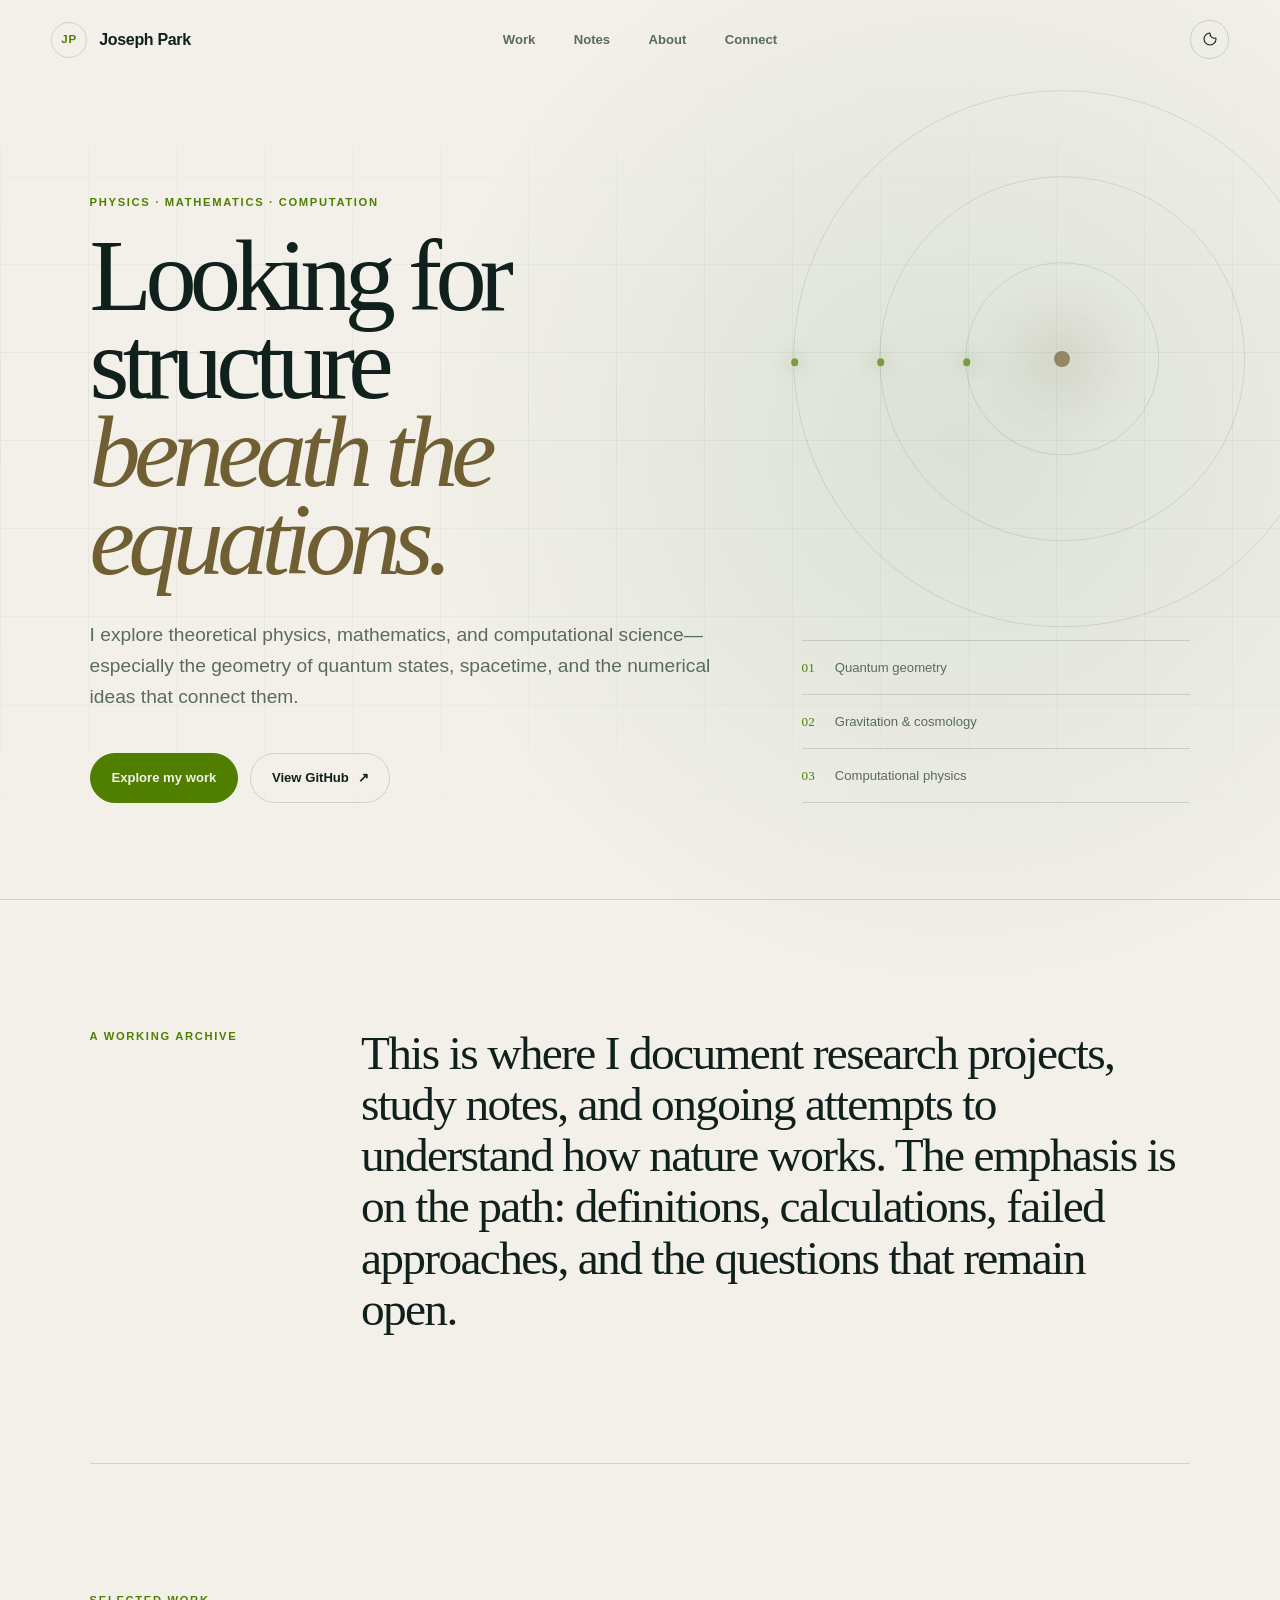
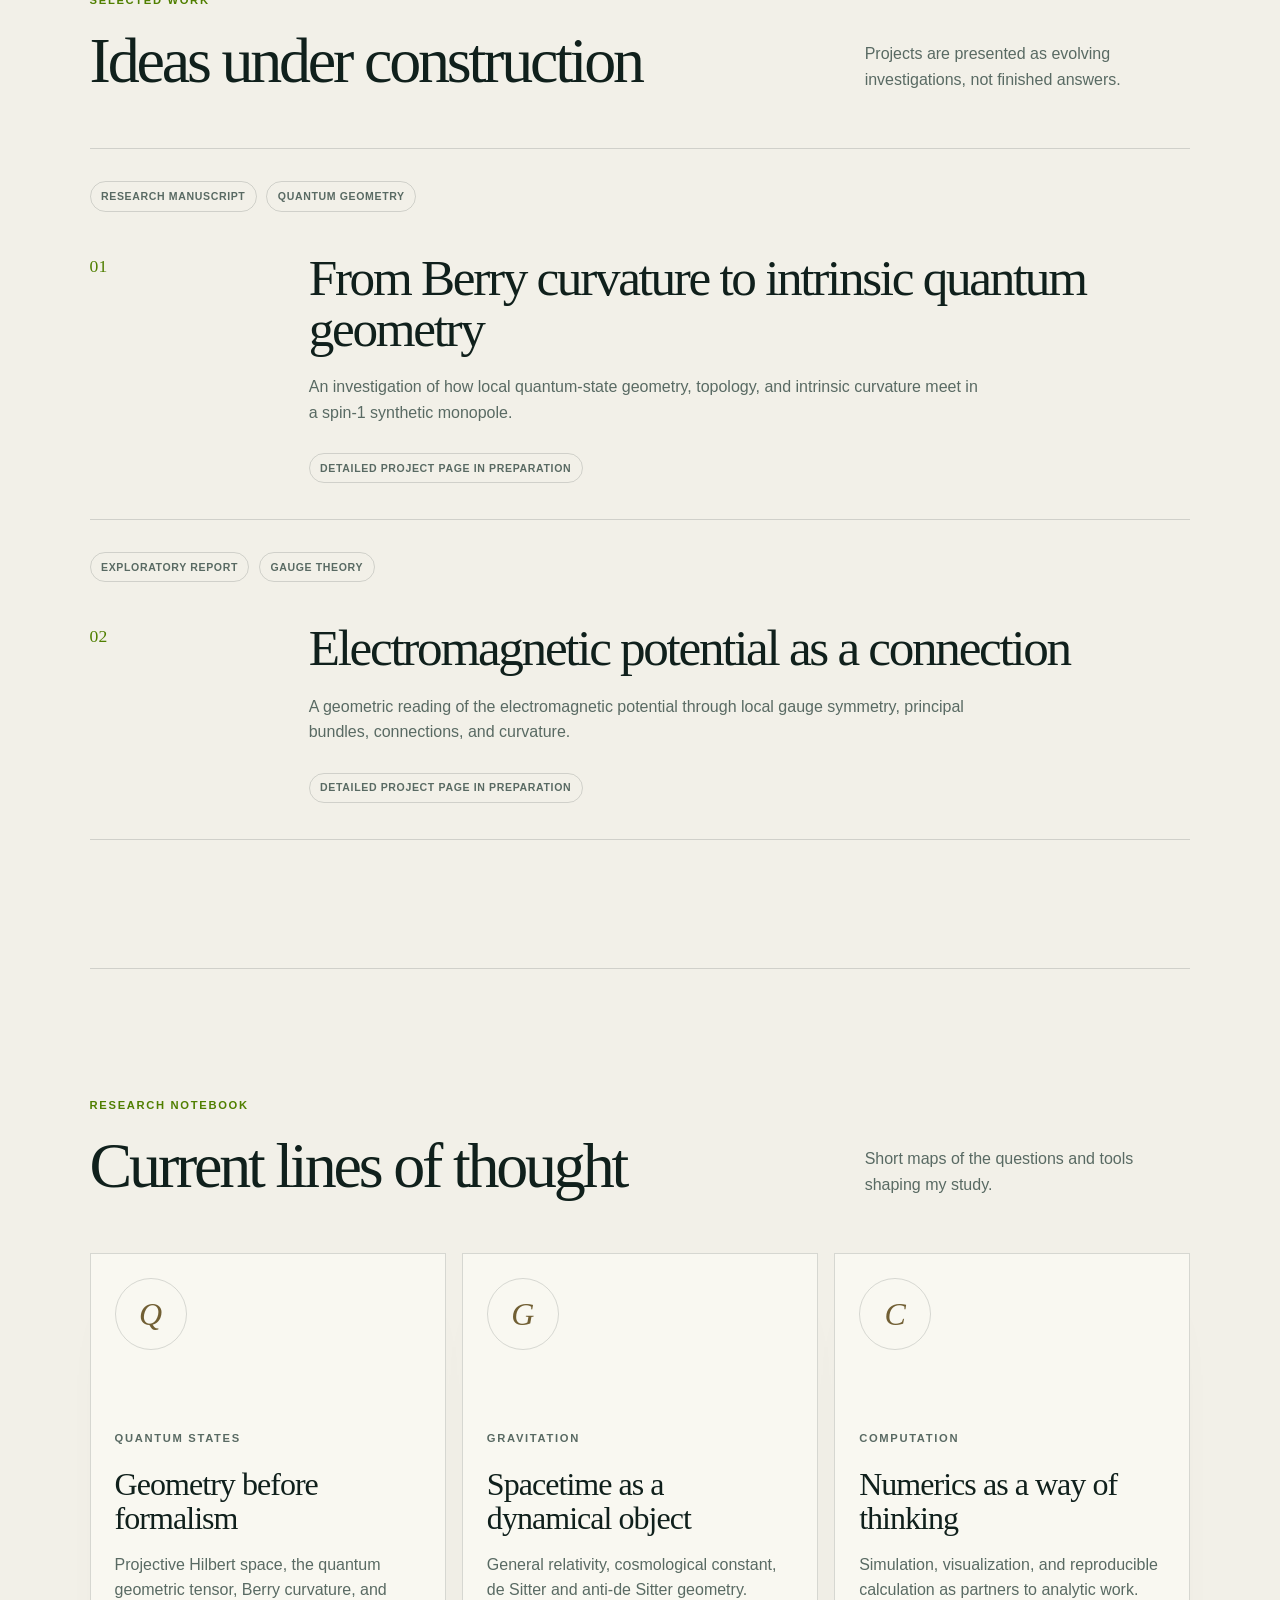
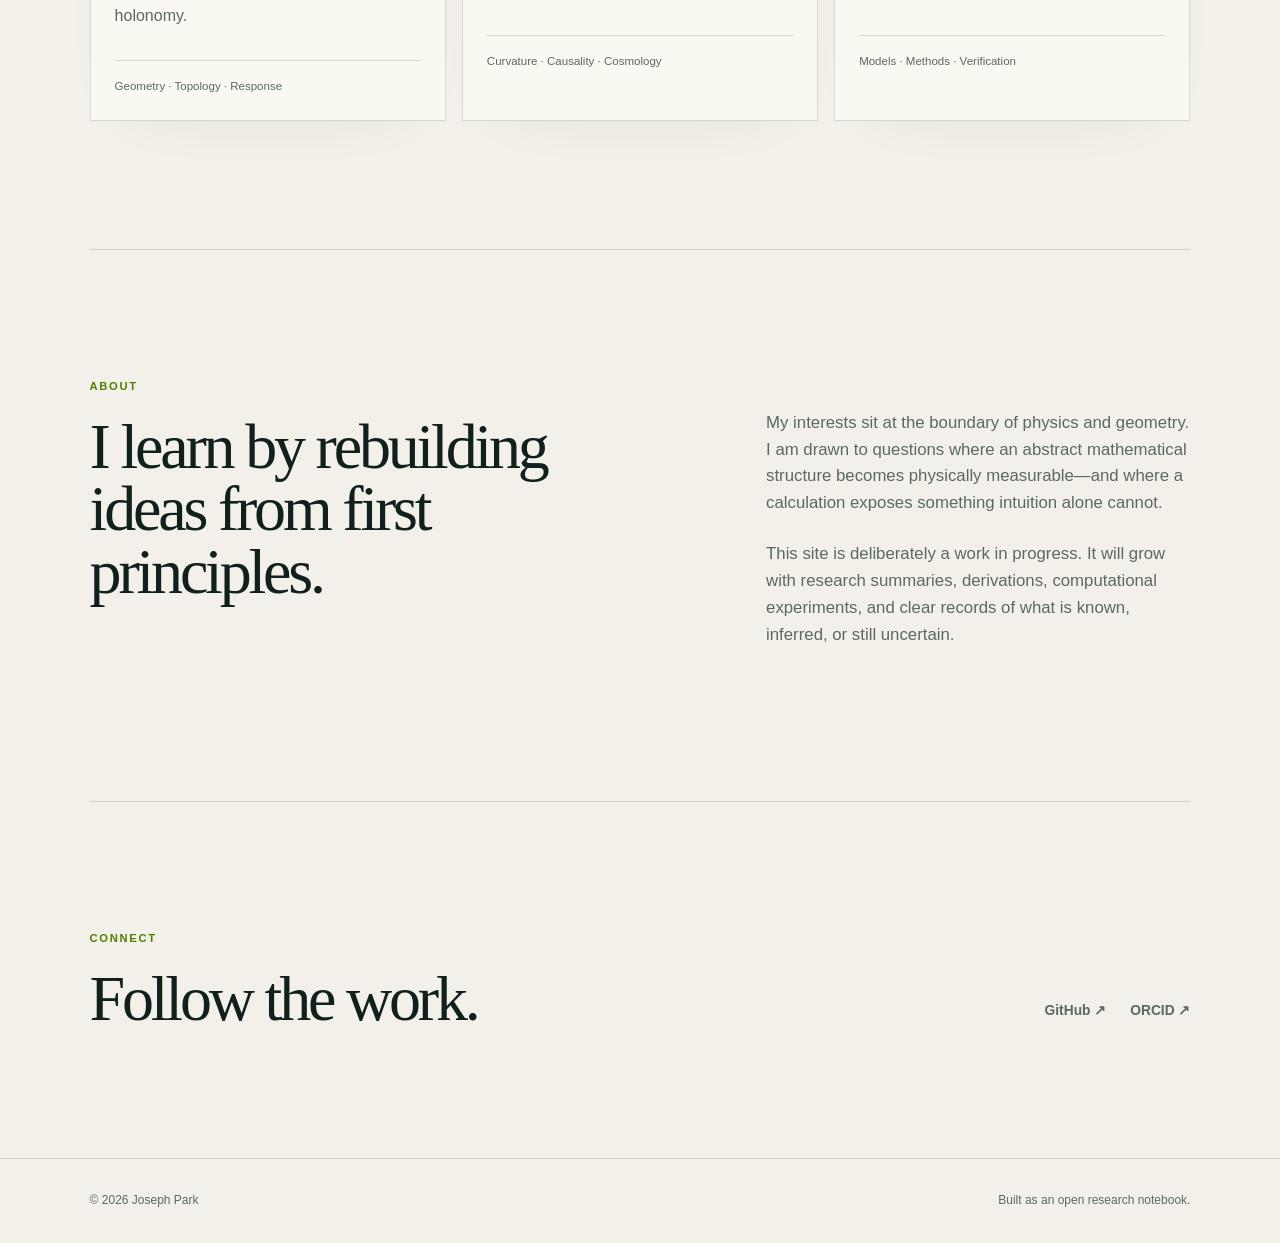
==== index.html @ 09694758 "Build personal research portfolio" ====
<!doctype html>
<html lang="en" data-theme="dark">
  <head>
    <meta charset="utf-8" />
    <meta name="viewport" content="width=device-width, initial-scale=1" />
    <meta name="description" content="Joseph Park explores theoretical physics, mathematics, and computational science." />
    <meta name="theme-color" content="#07110f" />
    <title>Joseph Park — Physics, Mathematics & Computation</title>
    <link rel="stylesheet" href="styles.css" />
    <script src="script.js" defer></script>
  </head>
  <body>
    <a class="skip-link" href="#main">Skip to content</a>

    <header class="site-header" data-header>
      <a class="brand" href="#top" aria-label="Joseph Park, home">
        <span class="brand-mark" aria-hidden="true">JP</span>
        <span class="brand-name">Joseph Park</span>
      </a>
      <nav class="nav" aria-label="Main navigation">
        <a href="#work">Work</a>
        <a href="#notes">Notes</a>
        <a href="#about">About</a>
        <a href="#connect">Connect</a>
      </nav>
      <button class="theme-toggle" type="button" data-theme-toggle aria-label="Switch to light theme">
        <svg viewBox="0 0 24 24" aria-hidden="true"><path d="M12 3a9 9 0 1 0 9 9c0-.46-.04-.91-.11-1.35A7 7 0 0 1 12 3Z" /></svg>
      </button>
    </header>

    <main id="main">
      <section class="hero" id="top" aria-labelledby="hero-title">
        <div class="hero-grid" aria-hidden="true"></div>
        <div class="orbit-field" aria-hidden="true">
          <span class="orbit orbit-one"></span>
          <span class="orbit orbit-two"></span>
          <span class="orbit orbit-three"></span>
          <span class="orbit-core"></span>
        </div>
        <div class="hero-copy">
          <p class="eyebrow">Physics · Mathematics · Computation</p>
          <h1 id="hero-title">Looking for structure<br /><span>beneath the equations.</span></h1>
          <p class="hero-intro">
            I explore theoretical physics, mathematics, and computational science—especially
            the geometry of quantum states, spacetime, and the numerical ideas that connect them.
          </p>
          <div class="hero-actions">
            <a class="button button-primary" href="#work">Explore my work</a>
            <a class="button button-quiet" href="https://github.com/SepoPark">View GitHub <span aria-hidden="true">↗</span></a>
          </div>
        </div>
        <div class="hero-index" aria-label="Research coordinates">
          <div><span>01</span> Quantum geometry</div>
          <div><span>02</span> Gravitation & cosmology</div>
          <div><span>03</span> Computational physics</div>
        </div>
      </section>

      <section class="statement section-shell" aria-label="Introduction">
        <p class="section-kicker">A working archive</p>
        <p class="statement-text">
          This is where I document research projects, study notes, and ongoing attempts to
          understand how nature works. The emphasis is on the path: definitions, calculations,
          failed approaches, and the questions that remain open.
        </p>
      </section>

      <section class="work section-shell" id="work" aria-labelledby="work-title">
        <div class="section-heading">
          <div><p class="section-kicker">Selected work</p><h2 id="work-title">Ideas under construction</h2></div>
          <p>Projects are presented as evolving investigations, not finished answers.</p>
        </div>
        <div class="project-list">
          <article class="project project-featured">
            <div class="project-meta"><span>Research manuscript</span><span>Quantum geometry</span></div>
            <div class="project-body">
              <p class="project-number">01</p>
              <div>
                <h3>From Berry curvature to intrinsic quantum geometry</h3>
                <p>An investigation of how local quantum-state geometry, topology, and intrinsic curvature meet in a spin-1 synthetic monopole.</p>
                <span class="project-status">Detailed project page in preparation</span>
              </div>
            </div>
          </article>
          <article class="project">
            <div class="project-meta"><span>Exploratory report</span><span>Gauge theory</span></div>
            <div class="project-body">
              <p class="project-number">02</p>
              <div>
                <h3>Electromagnetic potential as a connection</h3>
                <p>A geometric reading of the electromagnetic potential through local gauge symmetry, principal bundles, connections, and curvature.</p>
                <span class="project-status">Detailed project page in preparation</span>
              </div>
            </div>
          </article>
        </div>
      </section>

      <section class="notes section-shell" id="notes" aria-labelledby="notes-title">
        <div class="section-heading">
          <div><p class="section-kicker">Research notebook</p><h2 id="notes-title">Current lines of thought</h2></div>
          <p>Short maps of the questions and tools shaping my study.</p>
        </div>
        <div class="note-grid">
          <article class="note-card">
            <div class="note-symbol" aria-hidden="true">Q</div><p class="note-label">Quantum states</p>
            <h3>Geometry before formalism</h3>
            <p>Projective Hilbert space, the quantum geometric tensor, Berry curvature, and holonomy.</p>
            <span class="note-foot">Geometry · Topology · Response</span>
          </article>
          <article class="note-card">
            <div class="note-symbol" aria-hidden="true">G</div><p class="note-label">Gravitation</p>
            <h3>Spacetime as a dynamical object</h3>
            <p>General relativity, cosmological constant, de Sitter and anti-de Sitter geometry.</p>
            <span class="note-foot">Curvature · Causality · Cosmology</span>
          </article>
          <article class="note-card">
            <div class="note-symbol" aria-hidden="true">C</div><p class="note-label">Computation</p>
            <h3>Numerics as a way of thinking</h3>
            <p>Simulation, visualization, and reproducible calculation as partners to analytic work.</p>
            <span class="note-foot">Models · Methods · Verification</span>
          </article>
        </div>
      </section>

      <section class="about section-shell" id="about" aria-labelledby="about-title">
        <div class="about-copy"><p class="section-kicker">About</p><h2 id="about-title">I learn by rebuilding ideas from first principles.</h2></div>
        <div class="about-body">
          <p>My interests sit at the boundary of physics and geometry. I am drawn to questions where an abstract mathematical structure becomes physically measurable—and where a calculation exposes something intuition alone cannot.</p>
          <p>This site is deliberately a work in progress. It will grow with research summaries, derivations, computational experiments, and clear records of what is known, inferred, or still uncertain.</p>
        </div>
      </section>

      <section class="connect section-shell" id="connect" aria-labelledby="connect-title">
        <p class="section-kicker">Connect</p>
        <div class="connect-row">
          <h2 id="connect-title">Follow the work.</h2>
          <div class="connect-links">
            <a href="https://github.com/SepoPark">GitHub <span aria-hidden="true">↗</span></a>
            <a href="https://orcid.org/0009-0009-1305-2647">ORCID <span aria-hidden="true">↗</span></a>
          </div>
        </div>
      </section>
    </main>

    <footer class="site-footer">
      <p>© <span data-year>2026</span> Joseph Park</p>
      <p>Built as an open research notebook.</p>
    </footer>
  </body>
</html>
---- styles.css ----
:root {
  color-scheme: dark;
  --bg: #07110f;
  --bg-soft: #0c1816;
  --panel: rgba(18, 34, 31, 0.74);
  --text: #edf2e8;
  --muted: #9aaba4;
  --line: rgba(222, 236, 225, 0.15);
  --accent: #b7f34a;
  --accent-soft: rgba(183, 243, 74, 0.13);
  --warm: #e9d8ad;
  --shadow: rgba(0, 0, 0, 0.3);
  --serif: Iowan Old Style, Baskerville, Georgia, "Times New Roman", serif;
  --sans: Inter, ui-sans-serif, -apple-system, BlinkMacSystemFont, "Segoe UI", sans-serif;
}

html[data-theme="light"] {
  color-scheme: light;
  --bg: #f2f0e8;
  --bg-soft: #e7e6dc;
  --panel: rgba(252, 251, 246, 0.72);
  --text: #10201c;
  --muted: #596a63;
  --line: rgba(16, 32, 28, 0.15);
  --accent: #507f00;
  --accent-soft: rgba(80, 127, 0, 0.1);
  --warm: #715f34;
  --shadow: rgba(48, 52, 39, 0.12);
}

* { box-sizing: border-box; }
html { scroll-behavior: smooth; }
body {
  margin: 0;
  background: radial-gradient(circle at 75% 10%, rgba(77, 134, 110, 0.14), transparent 34rem), var(--bg);
  color: var(--text);
  font-family: var(--sans);
  font-size: 16px;
  line-height: 1.6;
  transition: background-color 180ms ease, color 180ms ease;
}
a { color: inherit; text-decoration: none; }
a:focus-visible, button:focus-visible { outline: 2px solid var(--accent); outline-offset: 4px; }

.skip-link {
  position: fixed;
  z-index: 100;
  top: 0.75rem;
  left: 0.75rem;
  padding: 0.7rem 1rem;
  border-radius: 999px;
  background: var(--accent);
  color: var(--bg);
  transform: translateY(-180%);
  transition: transform 160ms ease;
}
.skip-link:focus { transform: translateY(0); }

.site-header {
  position: fixed;
  z-index: 20;
  inset: 0 0 auto;
  display: grid;
  grid-template-columns: 1fr auto 1fr;
  align-items: center;
  min-height: 5rem;
  padding: 0 4vw;
  border-bottom: 1px solid transparent;
  transition: background-color 180ms ease, border-color 180ms ease, backdrop-filter 180ms ease;
}
.site-header.is-scrolled {
  border-color: var(--line);
  background: color-mix(in srgb, var(--bg) 82%, transparent);
  backdrop-filter: blur(18px);
}
.brand { display: inline-flex; align-items: center; justify-self: start; gap: 0.75rem; font-weight: 650; letter-spacing: -0.02em; }
.brand-mark {
  display: grid;
  width: 2.25rem;
  height: 2.25rem;
  place-items: center;
  border: 1px solid var(--line);
  border-radius: 50%;
  color: var(--accent);
  font-size: 0.72rem;
  letter-spacing: 0.08em;
}
.nav { display: flex; gap: clamp(1rem, 3vw, 2.5rem); color: var(--muted); font-size: 0.82rem; font-weight: 600; }
.nav a, .connect-links a { transition: color 150ms ease; }
.nav a:hover, .connect-links a:hover { color: var(--accent); }
.theme-toggle {
  display: grid;
  width: 2.4rem;
  height: 2.4rem;
  place-items: center;
  justify-self: end;
  border: 1px solid var(--line);
  border-radius: 50%;
  background: transparent;
  color: var(--text);
  cursor: pointer;
}
.theme-toggle svg { width: 1rem; fill: none; stroke: currentColor; stroke-linecap: round; stroke-linejoin: round; stroke-width: 1.6; }

.hero {
  position: relative;
  display: grid;
  min-height: 100svh;
  grid-template-columns: minmax(0, 1.25fr) minmax(16rem, 0.75fr);
  align-items: end;
  gap: 5vw;
  overflow: hidden;
  padding: 11rem 7vw 6rem;
  border-bottom: 1px solid var(--line);
}
.hero-grid {
  position: absolute;
  inset: 0;
  opacity: 0.35;
  background-image: linear-gradient(var(--line) 1px, transparent 1px), linear-gradient(90deg, var(--line) 1px, transparent 1px);
  background-size: 5.5rem 5.5rem;
  mask-image: linear-gradient(to bottom, transparent 4%, black 45%, transparent 100%);
}
.hero-copy, .hero-index { position: relative; z-index: 2; }
.eyebrow, .section-kicker, .note-label {
  margin: 0 0 1.25rem;
  color: var(--accent);
  font-size: 0.7rem;
  font-weight: 700;
  letter-spacing: 0.15em;
  text-transform: uppercase;
}
.hero h1 {
  max-width: 980px;
  margin: 0;
  font-family: var(--serif);
  font-size: clamp(3.8rem, 8vw, 8.6rem);
  font-weight: 400;
  letter-spacing: -0.066em;
  line-height: 0.86;
}
.hero h1 span { color: var(--warm); font-style: italic; }
.hero-intro { max-width: 46rem; margin: 2.25rem 0 0; color: var(--muted); font-size: clamp(1rem, 1.5vw, 1.25rem); }
.hero-actions { display: flex; flex-wrap: wrap; gap: 0.75rem; margin-top: 2.5rem; }
.button {
  display: inline-flex;
  align-items: center;
  gap: 0.55rem;
  min-height: 3.15rem;
  padding: 0.8rem 1.3rem;
  border: 1px solid var(--line);
  border-radius: 999px;
  font-size: 0.82rem;
  font-weight: 700;
  transition: transform 150ms ease, background-color 150ms ease, border-color 150ms ease;
}
.button:hover { transform: translateY(-2px); }
.button-primary { border-color: var(--accent); background: var(--accent); color: var(--bg); }
.button-quiet:hover { border-color: var(--accent); background: var(--accent-soft); }
.hero-index { display: grid; align-self: end; border-top: 1px solid var(--line); color: var(--muted); font-size: 0.82rem; }
.hero-index div { display: flex; gap: 1.25rem; padding: 1rem 0; border-bottom: 1px solid var(--line); }
.hero-index span { color: var(--accent); font-family: var(--serif); }

.orbit-field { position: absolute; top: 10%; right: -4%; width: min(42vw, 38rem); aspect-ratio: 1; opacity: 0.7; }
.orbit, .orbit-core { position: absolute; top: 50%; left: 50%; border-radius: 50%; transform: translate(-50%, -50%); }
.orbit { border: 1px solid var(--line); }
.orbit::after {
  position: absolute;
  top: 50%;
  left: -0.22rem;
  width: 0.45rem;
  height: 0.45rem;
  border-radius: 50%;
  background: var(--accent);
  box-shadow: 0 0 1.25rem var(--accent);
  content: "";
}
.orbit-one { width: 100%; height: 100%; animation: orbit 28s linear infinite; }
.orbit-two { width: 68%; height: 68%; animation: orbit 19s linear infinite reverse; }
.orbit-three { width: 36%; height: 36%; animation: orbit 12s linear infinite; }
.orbit-core { width: 1rem; height: 1rem; background: var(--warm); box-shadow: 0 0 4rem 1.2rem color-mix(in srgb, var(--warm) 35%, transparent); }
@keyframes orbit { to { transform: translate(-50%, -50%) rotate(1turn); } }

.section-shell { width: min(86vw, 1280px); margin: 0 auto; padding: clamp(5.5rem, 10vw, 10rem) 0; }
.statement { display: grid; grid-template-columns: 0.4fr 1.6fr; gap: 5vw; }
.statement-text {
  max-width: 59rem;
  margin: 0;
  font-family: var(--serif);
  font-size: clamp(1.9rem, 3.7vw, 4rem);
  letter-spacing: -0.035em;
  line-height: 1.08;
}
.work, .notes, .about, .connect { border-top: 1px solid var(--line); }
.section-heading { display: grid; grid-template-columns: 1fr minmax(16rem, 0.45fr); gap: 4vw; align-items: end; margin-bottom: 3.5rem; }
.section-heading h2, .about h2, .connect h2 {
  margin: 0;
  font-family: var(--serif);
  font-size: clamp(2.6rem, 5vw, 5.6rem);
  font-weight: 400;
  letter-spacing: -0.05em;
  line-height: 0.98;
}
.section-heading > p, .about-body, .project-body p, .note-card > p { color: var(--muted); }
.section-heading > p { margin: 0; }

.project-list { border-top: 1px solid var(--line); }
.project { padding: 2rem 0 2.25rem; border-bottom: 1px solid var(--line); }
.project-meta { display: flex; gap: 0.6rem; margin-bottom: 2.5rem; }
.project-meta span, .project-status {
  display: inline-block;
  padding: 0.35rem 0.65rem;
  border: 1px solid var(--line);
  border-radius: 999px;
  color: var(--muted);
  font-size: 0.66rem;
  font-weight: 700;
  letter-spacing: 0.06em;
  text-transform: uppercase;
}
.project-body { display: grid; grid-template-columns: minmax(3rem, 0.32fr) 1.68fr; gap: 4vw; }
.project-number { margin: 0; color: var(--accent) !important; font-family: var(--serif); font-size: 1.1rem; }
.project h3 { max-width: 55rem; margin: 0; font-family: var(--serif); font-size: clamp(2rem, 4vw, 4.2rem); font-weight: 400; letter-spacing: -0.045em; line-height: 1; }
.project-body p:not(.project-number) { max-width: 42rem; margin: 1.25rem 0 1.75rem; }

.note-grid { display: grid; grid-template-columns: repeat(3, 1fr); gap: 1rem; }
.note-card {
  min-height: 28rem;
  padding: 1.5rem;
  border: 1px solid var(--line);
  background: var(--panel);
  box-shadow: 0 1.5rem 4rem -3rem var(--shadow);
  transition: transform 180ms ease, border-color 180ms ease;
}
.note-card:hover { border-color: color-mix(in srgb, var(--accent) 55%, var(--line)); transform: translateY(-5px); }
.note-symbol {
  display: grid;
  width: 4.5rem;
  height: 4.5rem;
  place-items: center;
  margin-bottom: 5rem;
  border: 1px solid var(--line);
  border-radius: 50%;
  color: var(--warm);
  font-family: var(--serif);
  font-size: 2rem;
  font-style: italic;
}
.note-card h3 { margin: 0; font-family: var(--serif); font-size: 2rem; font-weight: 400; letter-spacing: -0.03em; line-height: 1.05; }
.note-card > p:not(.note-label) { margin: 1rem 0 2rem; }
.note-foot { display: block; padding-top: 1rem; border-top: 1px solid var(--line); color: var(--muted); font-size: 0.72rem; }

.about { display: grid; grid-template-columns: 1.15fr 0.85fr; gap: 8vw; }
.about-body { padding-top: 2rem; font-size: 1.05rem; }
.about-body p { margin: 0 0 1.5rem; }
.connect-row { display: flex; align-items: end; justify-content: space-between; gap: 3rem; }
.connect-links { display: flex; gap: 1.5rem; padding-bottom: 0.5rem; color: var(--muted); font-size: 0.86rem; font-weight: 700; }
.site-footer { display: flex; justify-content: space-between; gap: 2rem; padding: 2rem 7vw; border-top: 1px solid var(--line); color: var(--muted); font-size: 0.75rem; }
.site-footer p { margin: 0; }

@media (max-width: 840px) {
  .site-header { grid-template-columns: 1fr auto; }
  .nav { display: none; }
  .hero { grid-template-columns: 1fr; padding-top: 9rem; }
  .orbit-field { top: 7rem; right: -12rem; width: 31rem; opacity: 0.45; }
  .hero-index { max-width: 30rem; margin-top: 2rem; }
  .statement, .section-heading, .about { grid-template-columns: 1fr; }
  .section-heading { align-items: start; }
  .note-grid { grid-template-columns: 1fr; }
  .note-card { min-height: auto; }
  .note-symbol { margin-bottom: 3rem; }
}

@media (max-width: 560px) {
  .brand-name { display: none; }
  .hero { min-height: auto; padding: 9rem 1.25rem 4rem; }
  .hero h1 { font-size: clamp(3.15rem, 17vw, 5.2rem); }
  .section-shell { width: auto; margin: 0 1.25rem; }
  .project-body { grid-template-columns: 1fr; gap: 0.75rem; }
  .project-meta { flex-wrap: wrap; }
  .connect-row, .site-footer { align-items: flex-start; flex-direction: column; }
}

@media (prefers-reduced-motion: reduce) {
  html { scroll-behavior: auto; }
  *, *::before, *::after { animation-duration: 0.01ms !important; animation-iteration-count: 1 !important; transition-duration: 0.01ms !important; }
}
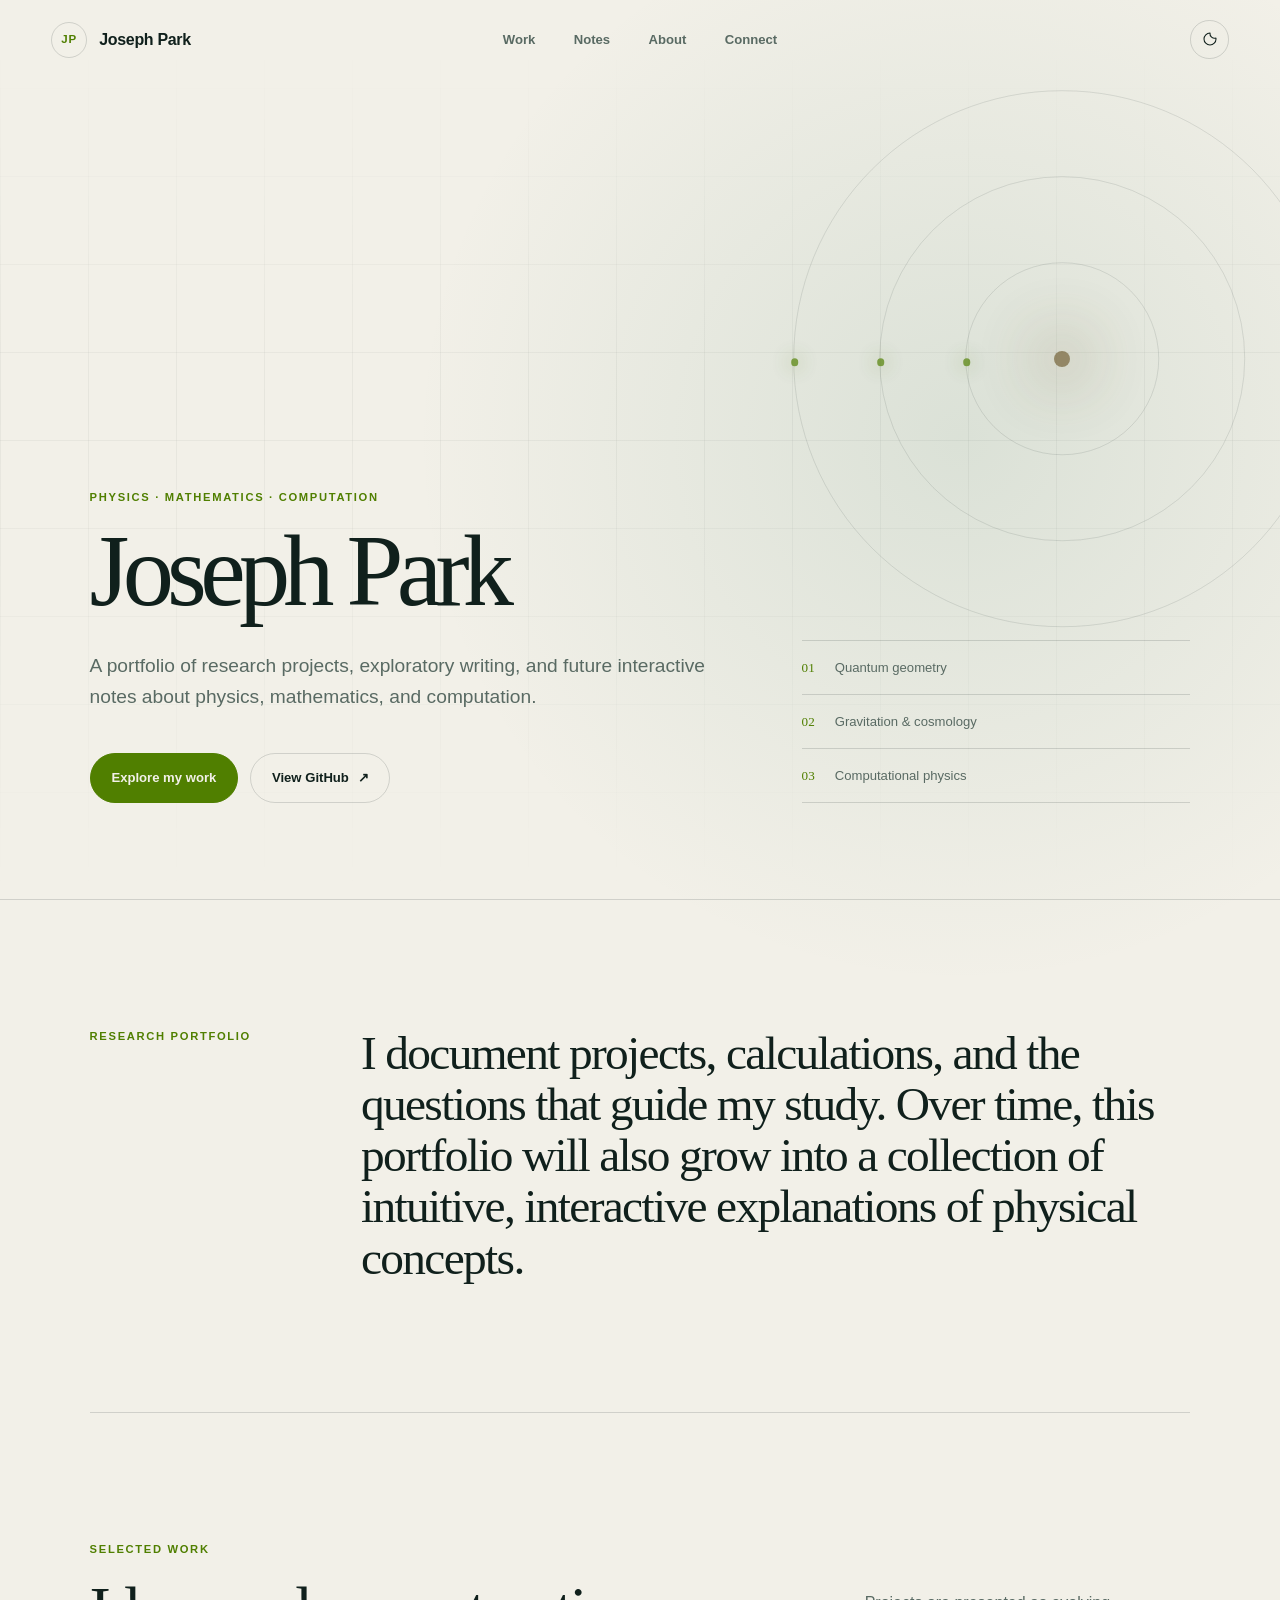
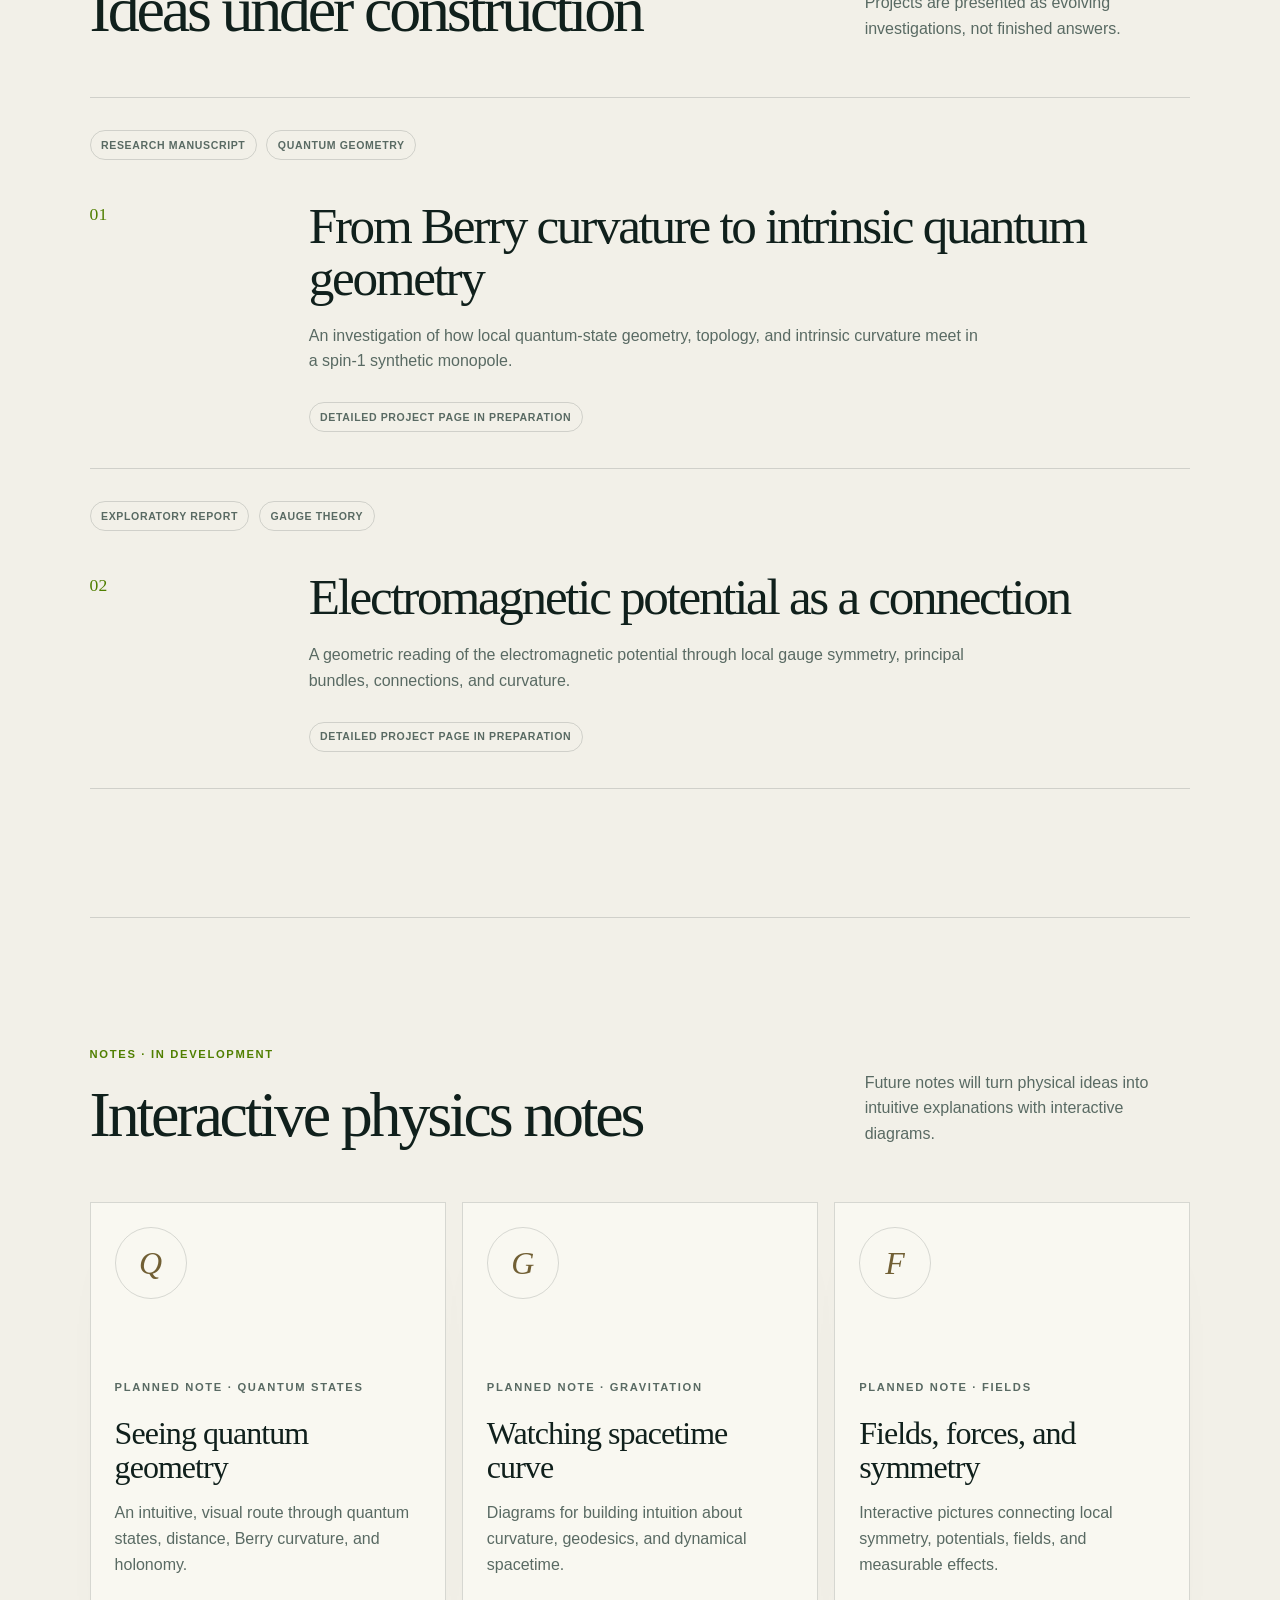
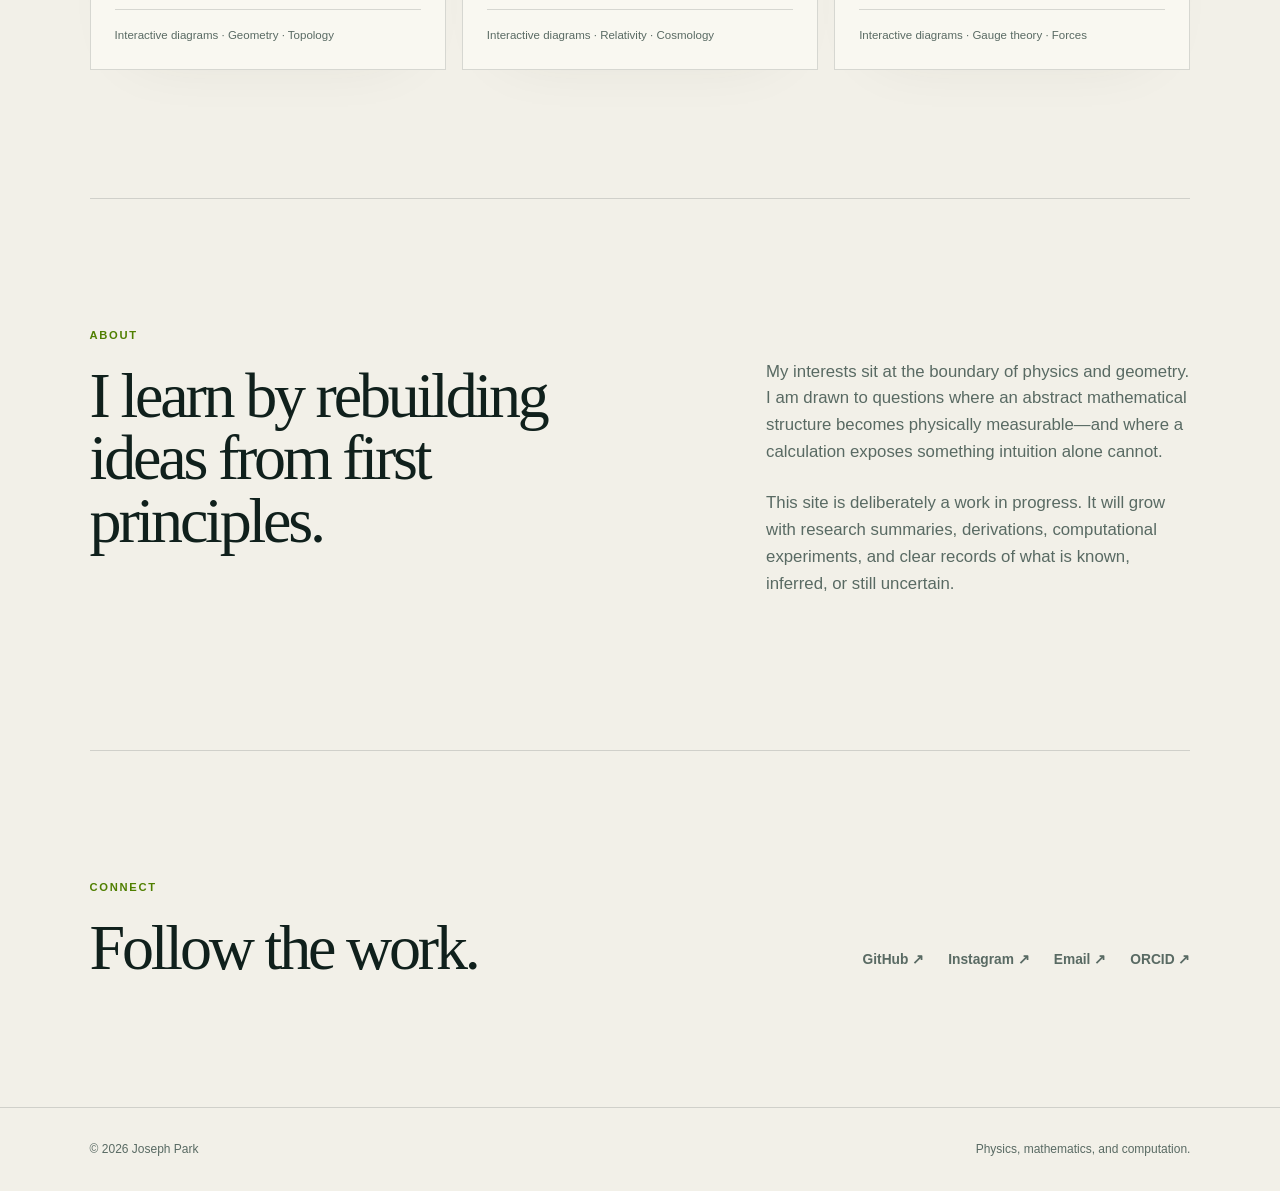
==== commit b288279d: "Refine portfolio title and contact links" ====
--- a/index.html
+++ b/index.html
@@ -3,9 +3,9 @@
   <head>
     <meta charset="utf-8" />
     <meta name="viewport" content="width=device-width, initial-scale=1" />
-    <meta name="description" content="Joseph Park explores theoretical physics, mathematics, and computational science." />
+    <meta name="description" content="Joseph Park's portfolio of physics, mathematics, computation, and interactive notes." />
     <meta name="theme-color" content="#07110f" />
-    <title>Joseph Park — Physics, Mathematics & Computation</title>
+    <title>Joseph Park</title>
     <link rel="stylesheet" href="styles.css" />
     <script src="script.js" defer></script>
   </head>
@@ -39,10 +39,10 @@
         </div>
         <div class="hero-copy">
           <p class="eyebrow">Physics · Mathematics · Computation</p>
-          <h1 id="hero-title">Looking for structure<br /><span>beneath the equations.</span></h1>
+          <h1 id="hero-title">Joseph Park</h1>
           <p class="hero-intro">
-            I explore theoretical physics, mathematics, and computational science—especially
-            the geometry of quantum states, spacetime, and the numerical ideas that connect them.
+            A portfolio of research projects, exploratory writing, and future interactive notes
+            about physics, mathematics, and computation.
           </p>
           <div class="hero-actions">
             <a class="button button-primary" href="#work">Explore my work</a>
@@ -57,11 +57,11 @@
       </section>
 
       <section class="statement section-shell" aria-label="Introduction">
-        <p class="section-kicker">A working archive</p>
+        <p class="section-kicker">Research portfolio</p>
         <p class="statement-text">
-          This is where I document research projects, study notes, and ongoing attempts to
-          understand how nature works. The emphasis is on the path: definitions, calculations,
-          failed approaches, and the questions that remain open.
+          I document projects, calculations, and the questions that guide my study. Over time,
+          this portfolio will also grow into a collection of intuitive, interactive explanations
+          of physical concepts.
         </p>
       </section>
 
@@ -98,27 +98,27 @@
 
       <section class="notes section-shell" id="notes" aria-labelledby="notes-title">
         <div class="section-heading">
-          <div><p class="section-kicker">Research notebook</p><h2 id="notes-title">Current lines of thought</h2></div>
-          <p>Short maps of the questions and tools shaping my study.</p>
+          <div><p class="section-kicker">Notes · In development</p><h2 id="notes-title">Interactive physics notes</h2></div>
+          <p>Future notes will turn physical ideas into intuitive explanations with interactive diagrams.</p>
         </div>
         <div class="note-grid">
           <article class="note-card">
-            <div class="note-symbol" aria-hidden="true">Q</div><p class="note-label">Quantum states</p>
-            <h3>Geometry before formalism</h3>
-            <p>Projective Hilbert space, the quantum geometric tensor, Berry curvature, and holonomy.</p>
-            <span class="note-foot">Geometry · Topology · Response</span>
+            <div class="note-symbol" aria-hidden="true">Q</div><p class="note-label">Planned note · Quantum states</p>
+            <h3>Seeing quantum geometry</h3>
+            <p>An intuitive, visual route through quantum states, distance, Berry curvature, and holonomy.</p>
+            <span class="note-foot">Interactive diagrams · Geometry · Topology</span>
           </article>
           <article class="note-card">
-            <div class="note-symbol" aria-hidden="true">G</div><p class="note-label">Gravitation</p>
-            <h3>Spacetime as a dynamical object</h3>
-            <p>General relativity, cosmological constant, de Sitter and anti-de Sitter geometry.</p>
-            <span class="note-foot">Curvature · Causality · Cosmology</span>
+            <div class="note-symbol" aria-hidden="true">G</div><p class="note-label">Planned note · Gravitation</p>
+            <h3>Watching spacetime curve</h3>
+            <p>Diagrams for building intuition about curvature, geodesics, and dynamical spacetime.</p>
+            <span class="note-foot">Interactive diagrams · Relativity · Cosmology</span>
           </article>
           <article class="note-card">
-            <div class="note-symbol" aria-hidden="true">C</div><p class="note-label">Computation</p>
-            <h3>Numerics as a way of thinking</h3>
-            <p>Simulation, visualization, and reproducible calculation as partners to analytic work.</p>
-            <span class="note-foot">Models · Methods · Verification</span>
+            <div class="note-symbol" aria-hidden="true">F</div><p class="note-label">Planned note · Fields</p>
+            <h3>Fields, forces, and symmetry</h3>
+            <p>Interactive pictures connecting local symmetry, potentials, fields, and measurable effects.</p>
+            <span class="note-foot">Interactive diagrams · Gauge theory · Forces</span>
           </article>
         </div>
       </section>
@@ -137,6 +137,8 @@
           <h2 id="connect-title">Follow the work.</h2>
           <div class="connect-links">
             <a href="https://github.com/SepoPark">GitHub <span aria-hidden="true">↗</span></a>
+            <a href="https://www.instagram.com/sepopark/">Instagram <span aria-hidden="true">↗</span></a>
+            <a href="mailto:scien0park@gmail.com">Email <span aria-hidden="true">↗</span></a>
             <a href="https://orcid.org/0009-0009-1305-2647">ORCID <span aria-hidden="true">↗</span></a>
           </div>
         </div>
@@ -145,7 +147,7 @@
 
     <footer class="site-footer">
       <p>© <span data-year>2026</span> Joseph Park</p>
-      <p>Built as an open research notebook.</p>
+      <p>Physics, mathematics, and computation.</p>
     </footer>
   </body>
 </html>
--- a/styles.css
+++ b/styles.css
@@ -254,7 +254,7 @@
 .about-body { padding-top: 2rem; font-size: 1.05rem; }
 .about-body p { margin: 0 0 1.5rem; }
 .connect-row { display: flex; align-items: end; justify-content: space-between; gap: 3rem; }
-.connect-links { display: flex; gap: 1.5rem; padding-bottom: 0.5rem; color: var(--muted); font-size: 0.86rem; font-weight: 700; }
+.connect-links { display: flex; flex-wrap: wrap; justify-content: flex-end; gap: 0.75rem 1.5rem; padding-bottom: 0.5rem; color: var(--muted); font-size: 0.86rem; font-weight: 700; }
 .site-footer { display: flex; justify-content: space-between; gap: 2rem; padding: 2rem 7vw; border-top: 1px solid var(--line); color: var(--muted); font-size: 0.75rem; }
 .site-footer p { margin: 0; }
 
@@ -279,6 +279,7 @@
   .project-body { grid-template-columns: 1fr; gap: 0.75rem; }
   .project-meta { flex-wrap: wrap; }
   .connect-row, .site-footer { align-items: flex-start; flex-direction: column; }
+  .connect-links { justify-content: flex-start; }
 }
 
 @media (prefers-reduced-motion: reduce) {
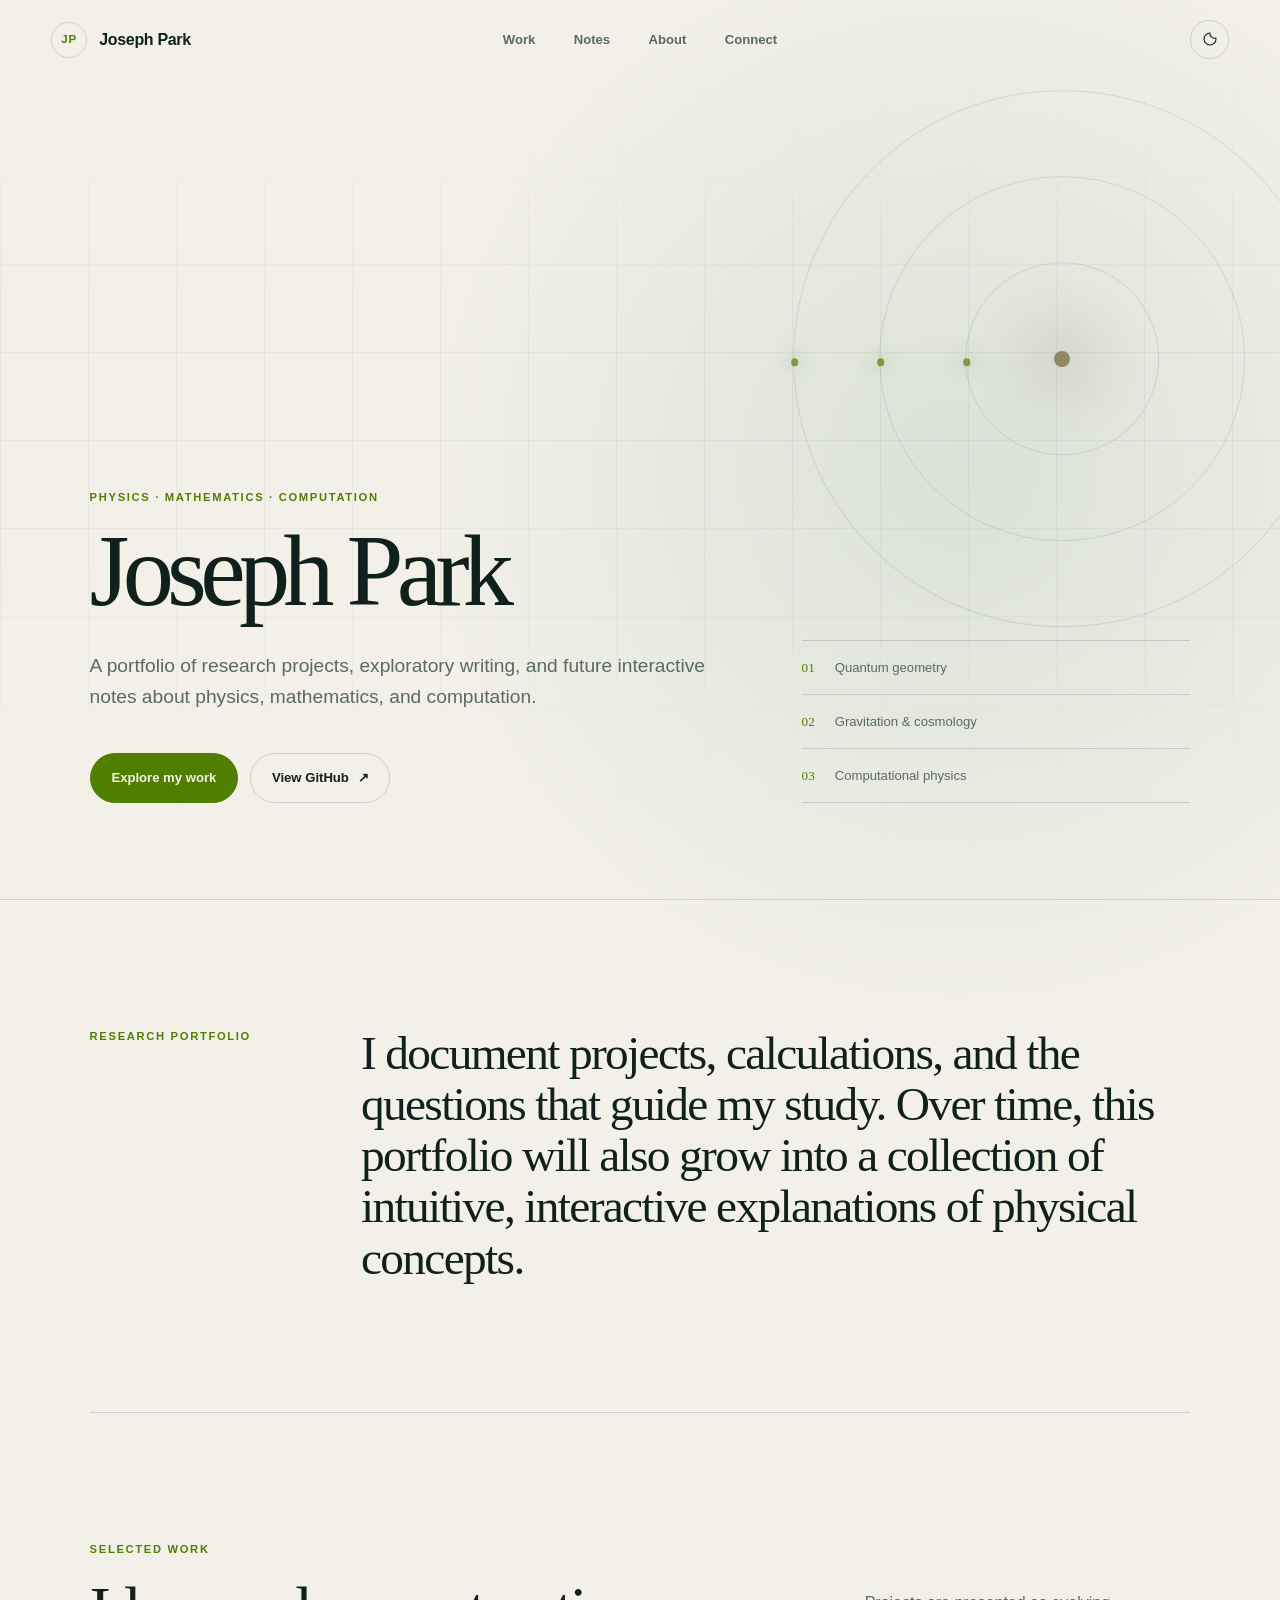
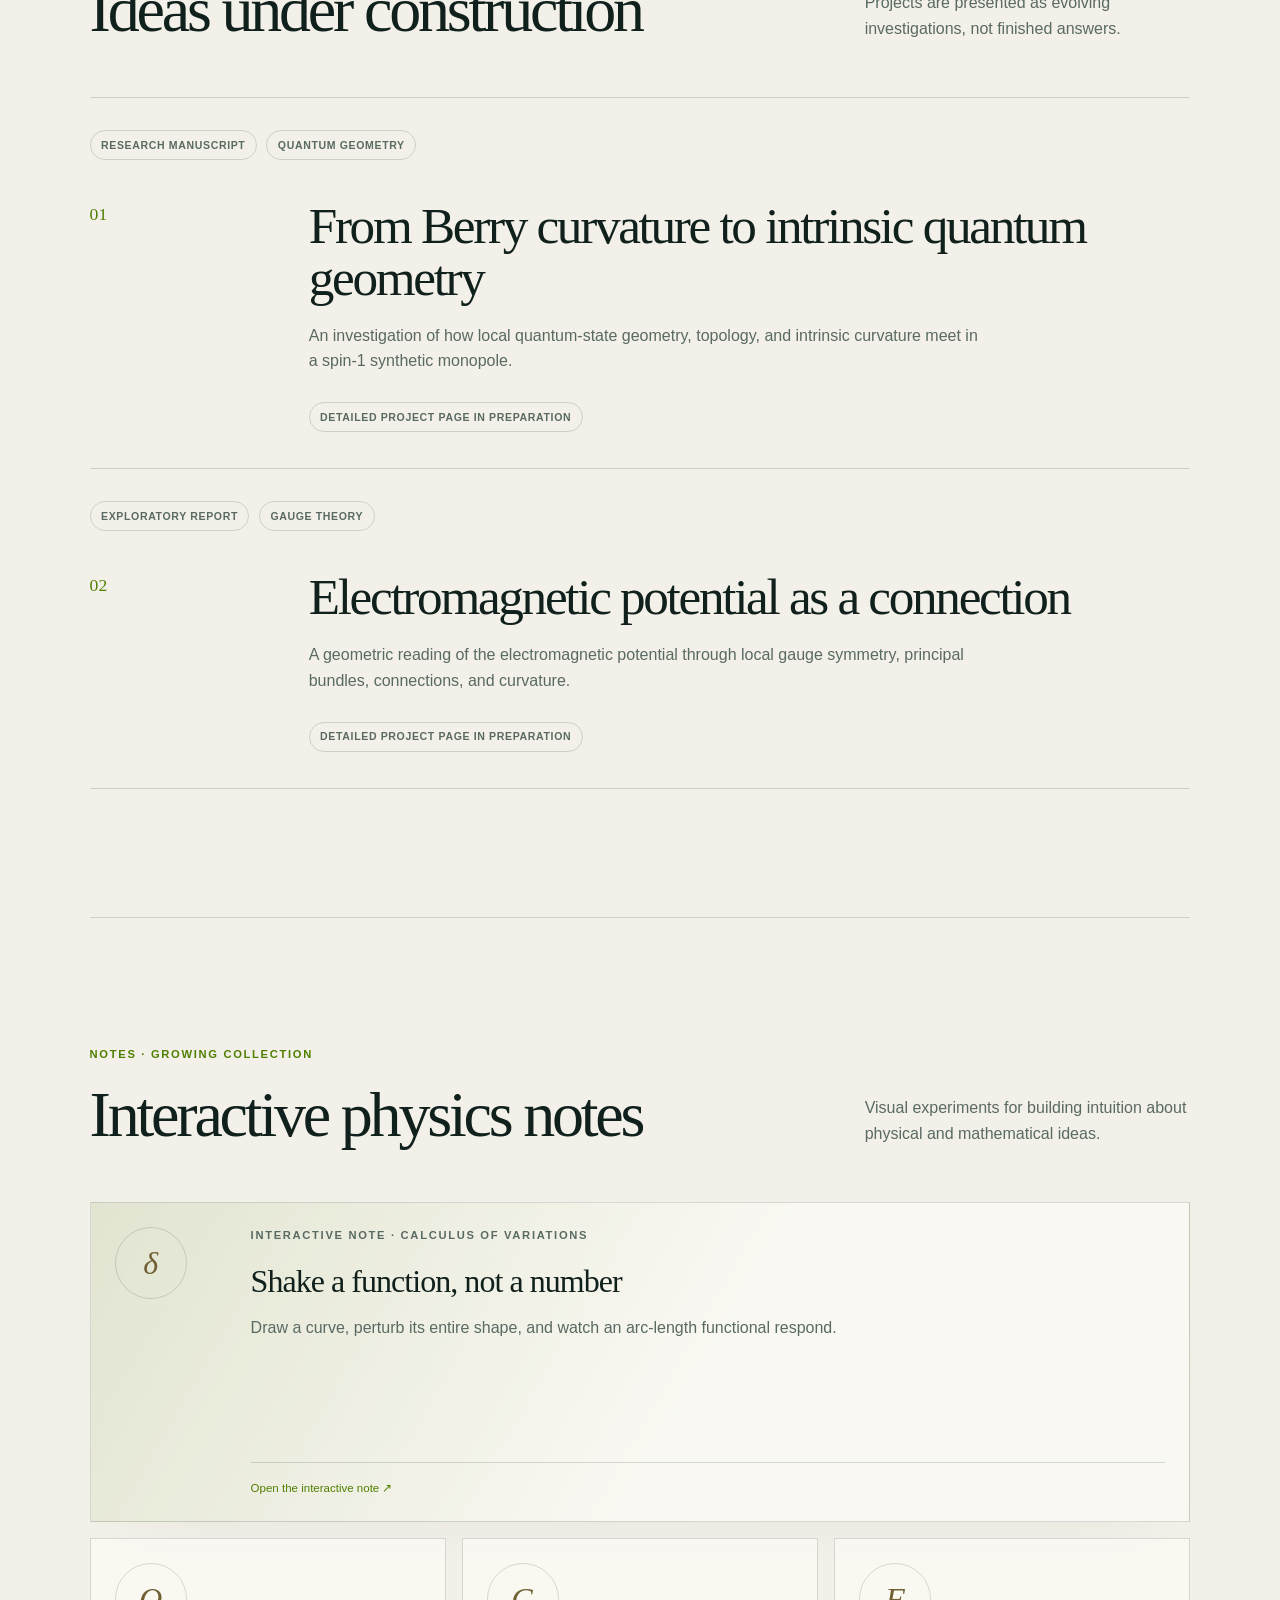
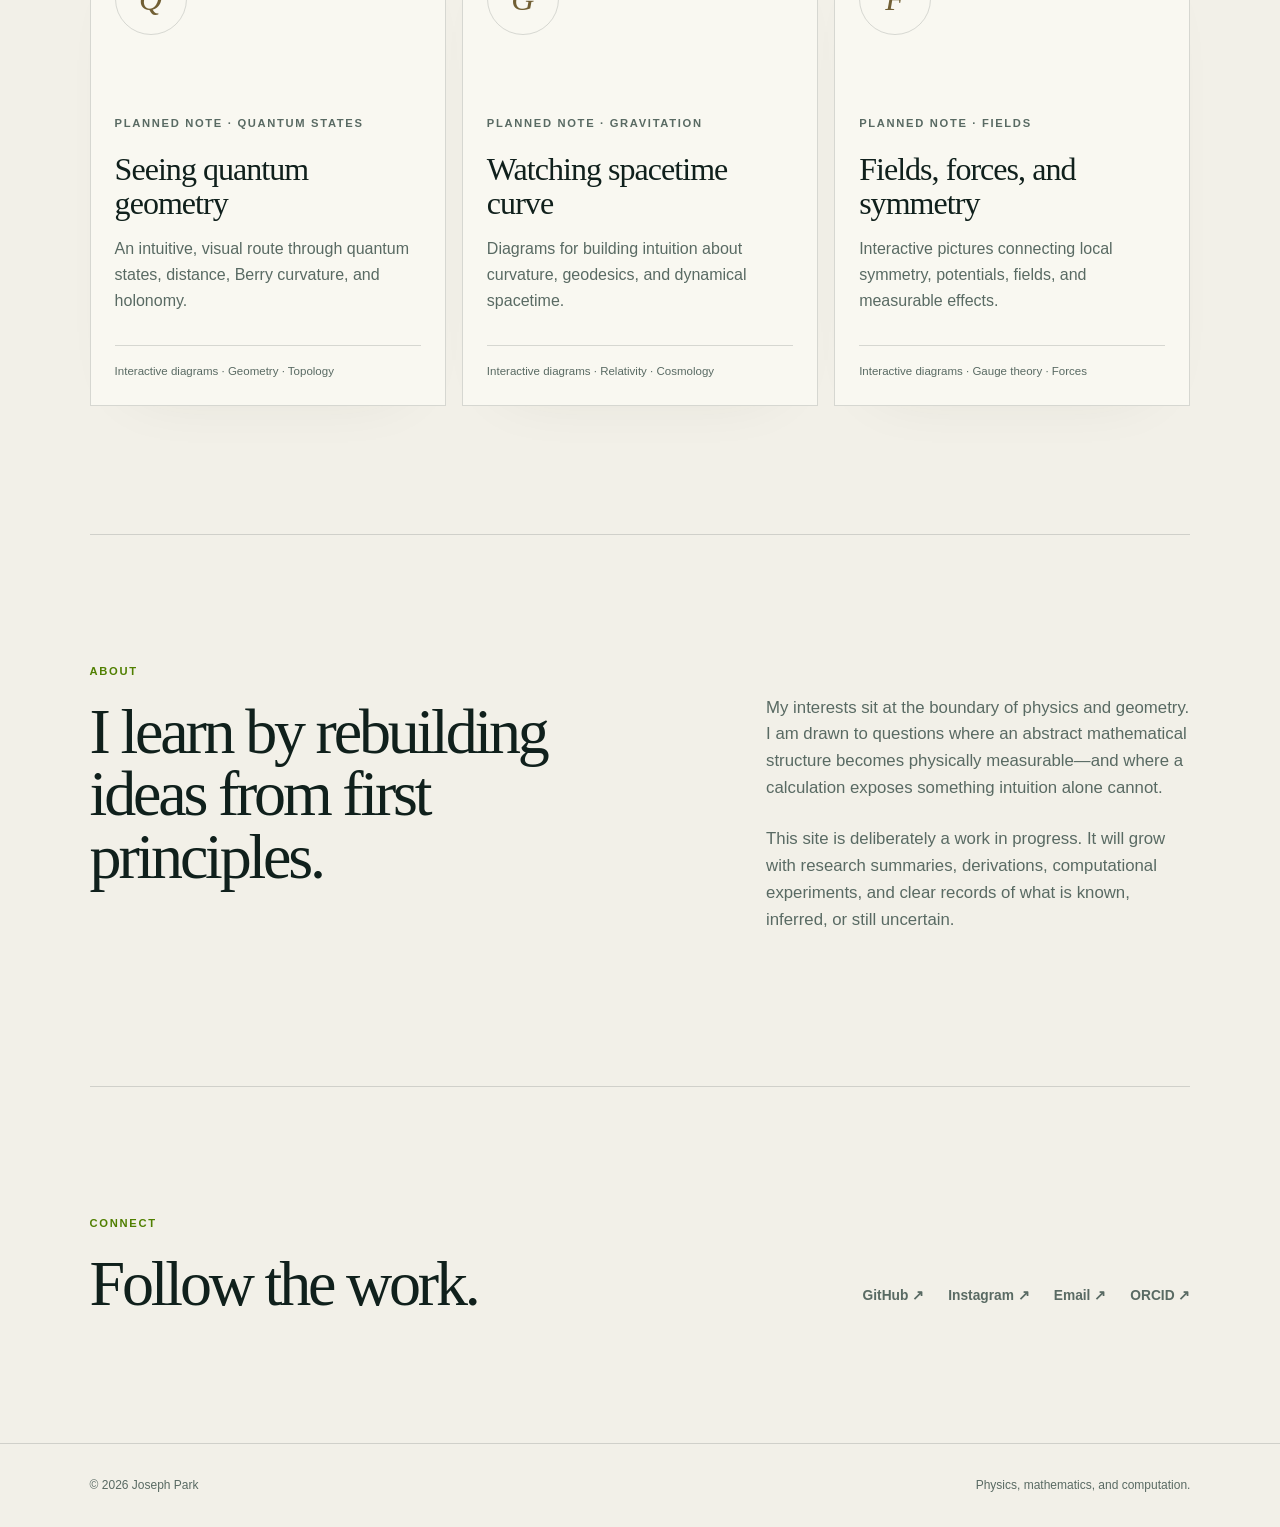
==== commit 14b4491c: "Add interactive calculus of variations note" ====
--- a/index.html
+++ b/index.html
@@ -98,10 +98,16 @@
 
       <section class="notes section-shell" id="notes" aria-labelledby="notes-title">
         <div class="section-heading">
-          <div><p class="section-kicker">Notes · In development</p><h2 id="notes-title">Interactive physics notes</h2></div>
-          <p>Future notes will turn physical ideas into intuitive explanations with interactive diagrams.</p>
+          <div><p class="section-kicker">Notes · Growing collection</p><h2 id="notes-title">Interactive physics notes</h2></div>
+          <p>Visual experiments for building intuition about physical and mathematical ideas.</p>
         </div>
         <div class="note-grid">
+          <a class="note-card note-card-live" href="notes/calculus-of-variations/">
+            <div class="note-symbol" aria-hidden="true">δ</div><p class="note-label">Interactive note · Calculus of variations</p>
+            <h3>Shake a function, not a number</h3>
+            <p>Draw a curve, perturb its entire shape, and watch an arc-length functional respond.</p>
+            <span class="note-foot">Open the interactive note <span aria-hidden="true">↗</span></span>
+          </a>
           <article class="note-card">
             <div class="note-symbol" aria-hidden="true">Q</div><p class="note-label">Planned note · Quantum states</p>
             <h3>Seeing quantum geometry</h3>
--- a/styles.css
+++ b/styles.css
@@ -233,6 +233,19 @@
   transition: transform 180ms ease, border-color 180ms ease;
 }
 .note-card:hover { border-color: color-mix(in srgb, var(--accent) 55%, var(--line)); transform: translateY(-5px); }
+.note-card-live {
+  display: grid;
+  grid-template-columns: 7rem minmax(0, 1fr);
+  grid-template-rows: auto auto 1fr auto;
+  grid-column: 1 / -1;
+  column-gap: 1.5rem;
+  min-height: 20rem;
+  background: linear-gradient(120deg, var(--accent-soft), var(--panel) 55%);
+}
+.note-card-live .note-symbol { grid-row: 1 / 5; margin-bottom: 0; }
+.note-card-live .note-label, .note-card-live h3, .note-card-live > p, .note-card-live .note-foot { grid-column: 2; }
+.note-card-live h3 { font-size: clamp(2.4rem, 5vw, 4.5rem); }
+.note-card-live .note-foot { color: var(--accent); }
 .note-symbol {
   display: grid;
   width: 4.5rem;
@@ -269,6 +282,8 @@
   .note-grid { grid-template-columns: 1fr; }
   .note-card { min-height: auto; }
   .note-symbol { margin-bottom: 3rem; }
+  .note-card-live { display: block; }
+  .note-card-live .note-symbol { margin-bottom: 3rem; }
 }
 
 @media (max-width: 560px) {
